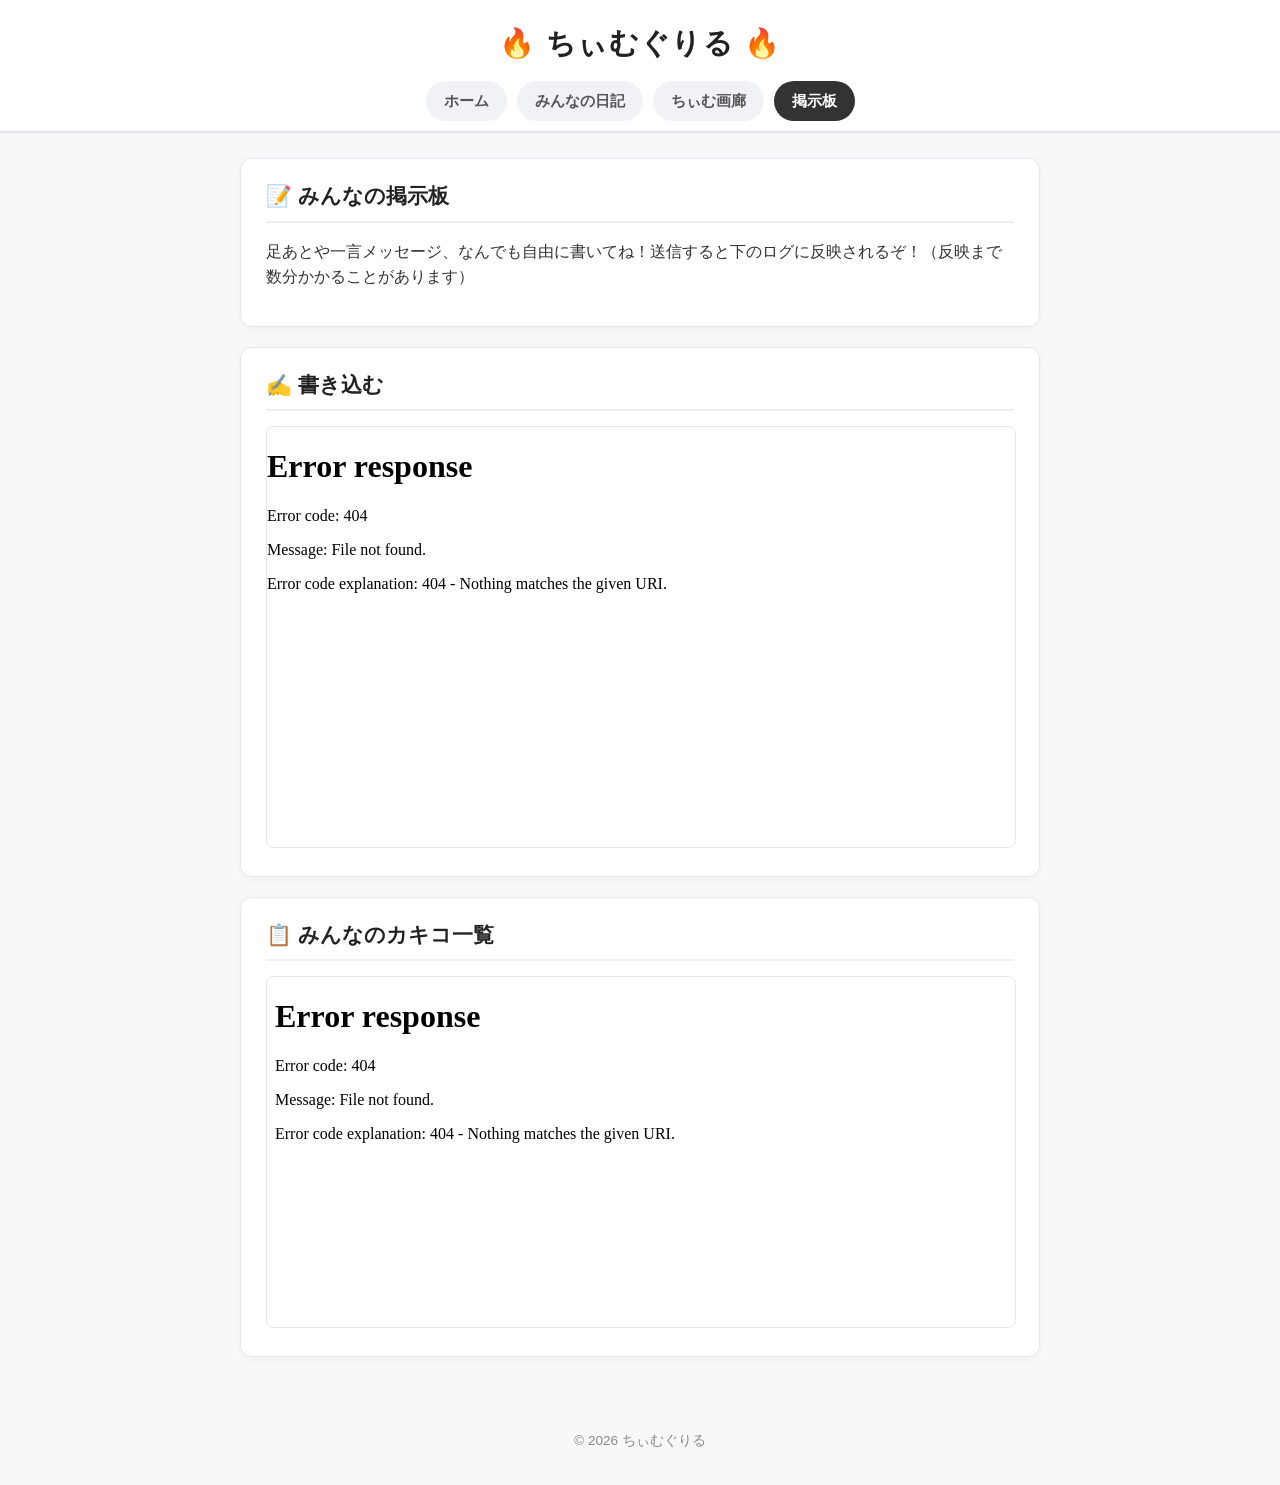
==== bbs.html @ c14e46f9 "Create bbs.html" ====
<!DOCTYPE html>
<html lang="ja">
<head>
  <meta charset="UTF-8">
  <title>カキコ帳 | ちぃむぐりる</title>
  <link rel="stylesheet" href="style.css">
</head>
<body>
  <header>
    <h1 class="site-title">🔥 ちぃむぐりる 🔥</h1>
    <nav>
      <ul>
        <li><a href="index.html">ホーム</a></li>
        <li><a href="blog.html">みんなの日記</a></li>
        <li><a href="gallery.html">ちぃむ画廊</a></li>
        <li><a href="bbs.html" class="active">掲示板</a></li>
      </ul>
    </nav>
  </header>

  <main>
    <section class="card">
      <h2>📝 みんなの掲示板</h2>
      <p>足あとや一言メッセージ、なんでも自由に書いてね！送信すると下のログに反映されるぞ！（反映まで数分かかることがあります）</p>
    </section>

    <!-- 1. 投稿用Googleフォーム -->
    <section class="card">
      <h2>✍️ 書き込む</h2>
      <iframe src="ここにGoogleフォームの埋め込みURL" width="100%" height="420" frameborder="0" marginheight="0" marginwidth="0" style="border: 1px solid #e5e8ed; border-radius: 8px;">読み込んでいます…</iframe>
    </section>

    <!-- 2. カキコ一覧（公開スプレッドシート） -->
    <section class="card">
      <h2>📋 みんなのカキコ一覧</h2>
      <iframe src="ここにスプレッドシートのウェブ公開埋め込みURL" width="100%" height="350" style="border: 1px solid #e5e8ed; border-radius: 8px;"></iframe>
    </section>
  </main>

  <footer>
    <p>&copy; 2026 ちぃむぐりる</p>
  </footer>
</body>
</html>
---- style.css ----
/* 全体の基本設定（白＆ライトグレー基調） */
body {
  font-family: "Hiragino Kaku Gothic ProN", "Meiryo", sans-serif;
  background-color: #f7f8fa;
  color: #333333;
  margin: 0;
  padding: 0;
  line-height: 1.6;
}

/* ヘッダー（真っ白＋下の薄い境界線） */
header {
  background-color: #ffffff;
  border-bottom: 2px solid #e2e6ec;
  padding: 20px 15px 10px;
  text-align: center;
}

.site-title {
  margin: 0 0 15px;
  font-size: 1.8em;
  color: #222222;
  letter-spacing: 0.05em;
}

/* ナビゲーションメニュー */
nav ul {
  list-style: none;
  padding: 0;
  margin: 0;
  display: flex;
  justify-content: center;
  flex-wrap: wrap;
  gap: 10px;
}

nav a {
  display: inline-block;
  text-decoration: none;
  color: #555555;
  background-color: #f0f2f5;
  padding: 8px 18px;
  border-radius: 20px;
  font-weight: bold;
  font-size: 0.95em;
  transition: all 0.2s;
}

nav a:hover {
  background-color: #e2e6ec;
  color: #111111;
}

/* 現在開いているページのボタン */
nav a.active {
  background-color: #333333;
  color: #ffffff;
}

/* メインコンテンツエリア */
main {
  max-width: 800px;
  margin: 25px auto;
  padding: 0 15px;
}

/* 白いカード枠 */
.card {
  background-color: #ffffff;
  border: 1px solid #e5e8ed;
  border-radius: 12px;
  padding: 20px 25px;
  margin-bottom: 20px;
  box-shadow: 0 2px 8px rgba(0, 0, 0, 0.04);
}

.card h2 {
  margin-top: 0;
  font-size: 1.3em;
  color: #222222;
  border-bottom: 2px solid #eeeeee;
  padding-bottom: 8px;
  margin-bottom: 15px;
}

/* フッター */
footer {
  text-align: center;
  padding: 20px;
  color: #888888;
  font-size: 0.85em;
  margin-top: 40px;
}

/* クリック拡大できる画像（画廊用） */
.zoomable-img {
  cursor: zoom-in;
  border-radius: 8px;
  border: 1px solid #dddddd;
  transition: transform 0.2s, box-shadow 0.2s;
}

.zoomable-img:hover {
  transform: scale(1.01);
  box-shadow: 0 4px 12px rgba(0, 0, 0, 0.1);
}

/* 画像拡大モーダル背景 */
#image-modal {
  display: none;
  position: fixed;
  z-index: 1000;
  left: 0;
  top: 0;
  width: 100%;
  height: 100%;
  background-color: rgba(0, 0, 0, 0.85);
  justify-content: center;
  align-items: center;
  cursor: zoom-out;
}

#modal-img {
  max-width: 90%;
  max-height: 90%;
  border-radius: 8px;
  box-shadow: 0 0 20px rgba(255, 255, 255, 0.2);
}
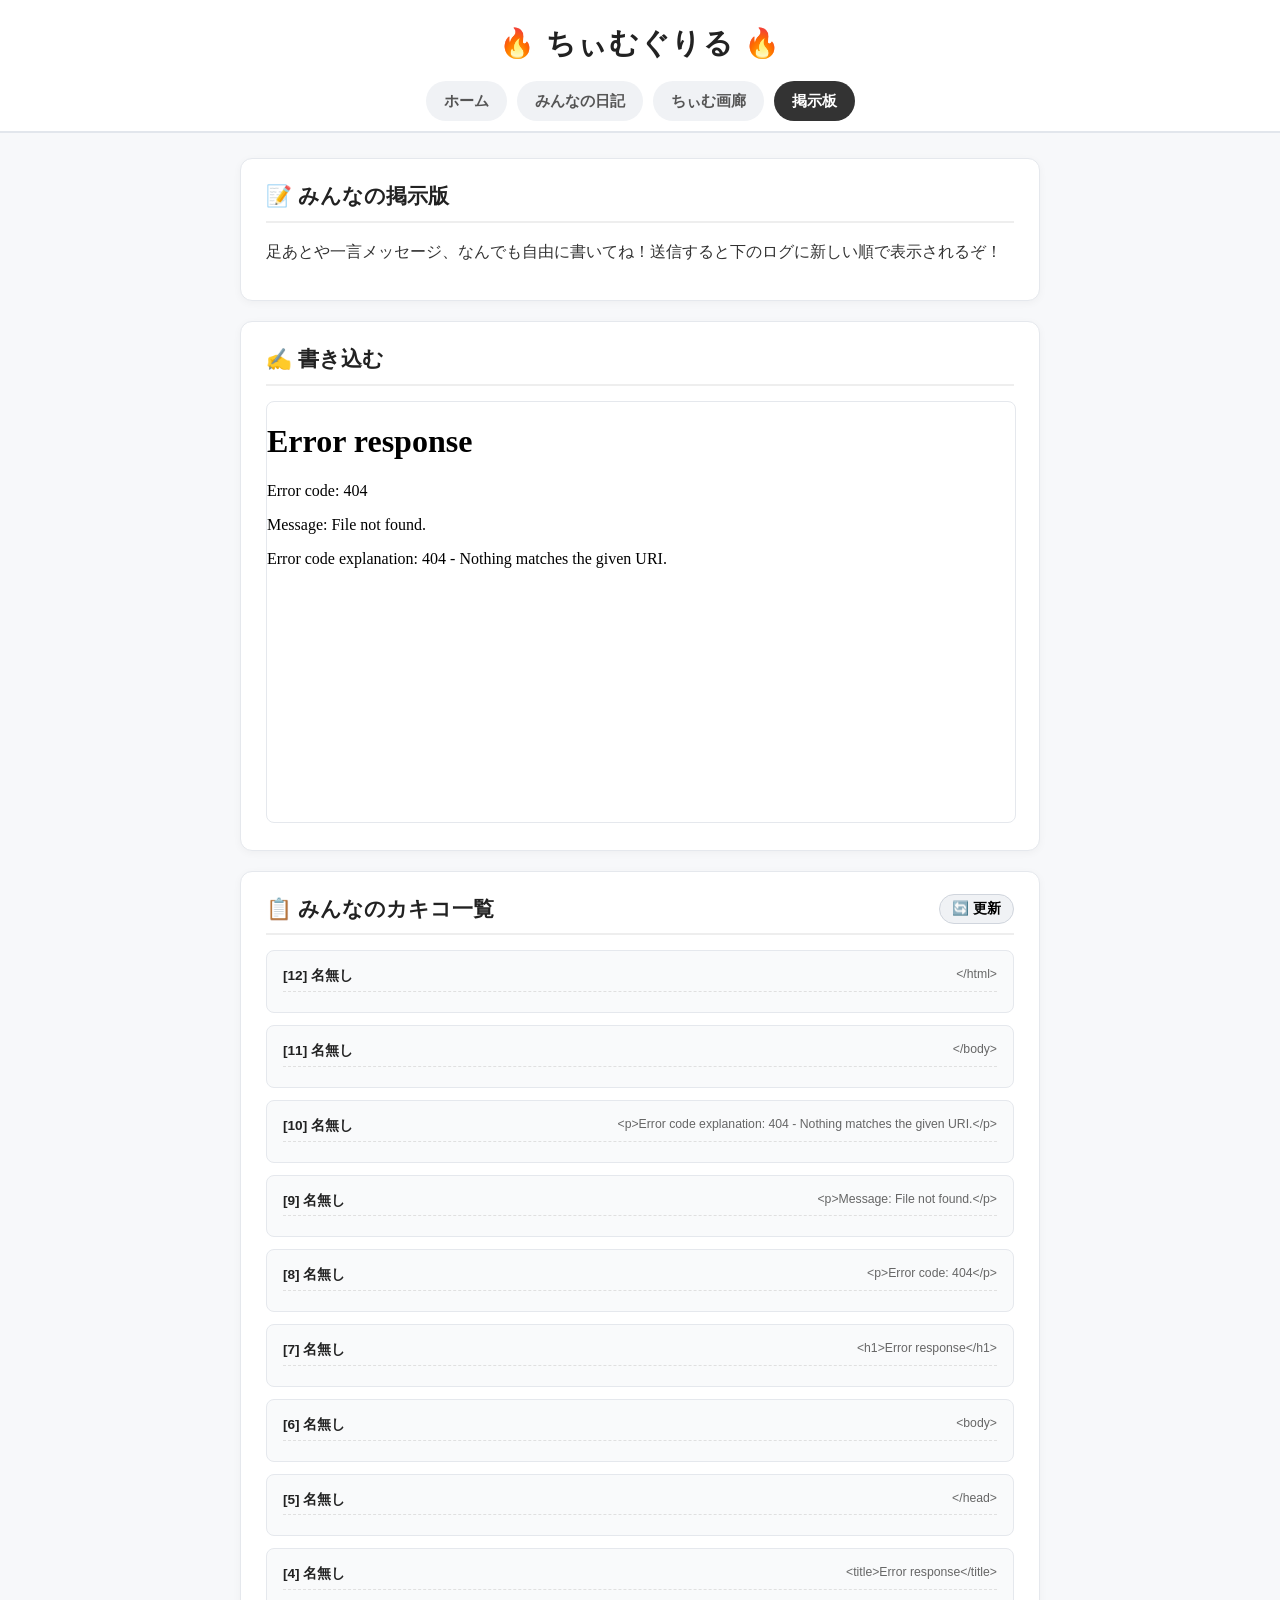
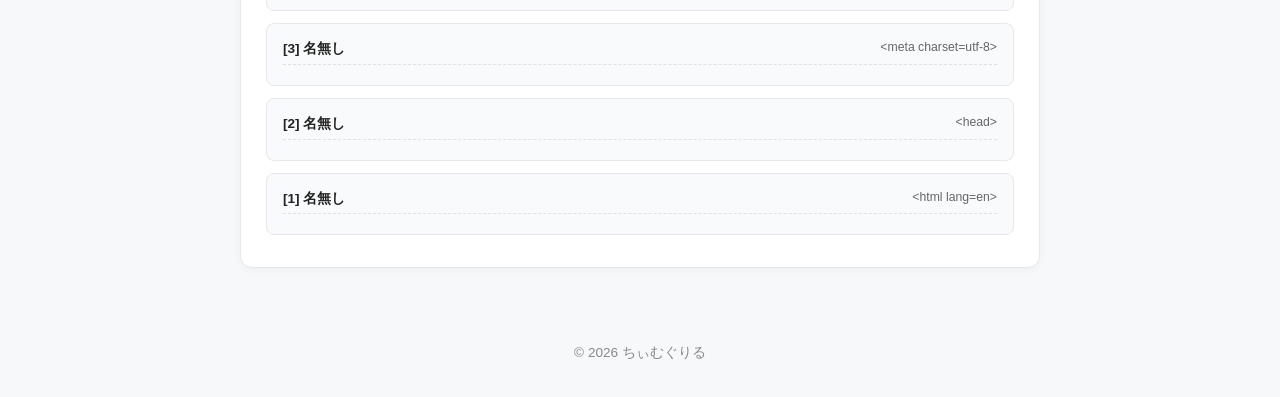
==== commit a5acb49c: "Update bbs.html" ====
--- a/bbs.html
+++ b/bbs.html
@@ -2,7 +2,7 @@
 <html lang="ja">
 <head>
   <meta charset="UTF-8">
-  <title>カキコ帳 | ちぃむぐりる</title>
+  <title>掲示板 | ちぃむぐりる</title>
   <link rel="stylesheet" href="style.css">
 </head>
 <body>
@@ -20,8 +20,8 @@
 
   <main>
     <section class="card">
-      <h2>📝 みんなの掲示板</h2>
-      <p>足あとや一言メッセージ、なんでも自由に書いてね！送信すると下のログに反映されるぞ！（反映まで数分かかることがあります）</p>
+      <h2>📝 みんなの掲示版</h2>
+      <p>足あとや一言メッセージ、なんでも自由に書いてね！送信すると下のログに新しい順で表示されるぞ！</p>
     </section>
 
     <!-- 1. 投稿用Googleフォーム -->
@@ -30,15 +30,104 @@
       <iframe src="ここにGoogleフォームの埋め込みURL" width="100%" height="420" frameborder="0" marginheight="0" marginwidth="0" style="border: 1px solid #e5e8ed; border-radius: 8px;">読み込んでいます…</iframe>
     </section>
 
-    <!-- 2. カキコ一覧（公開スプレッドシート） -->
+    <!-- 2. JavaScriptで自動生成されるカキコ一覧エリア -->
     <section class="card">
-      <h2>📋 みんなのカキコ一覧</h2>
-      <iframe src="ここにスプレッドシートのウェブ公開埋め込みURL" width="100%" height="350" style="border: 1px solid #e5e8ed; border-radius: 8px;"></iframe>
+      <div style="display: flex; justify-content: space-between; align-items: center; border-bottom: 2px solid #eeeeee; padding-bottom: 8px; margin-bottom: 15px;">
+        <h2 style="border: none; margin: 0; padding: 0;">📋 みんなのカキコ一覧</h2>
+        <button onclick="loadKakiko()" style="background-color: #f0f2f5; border: 1px solid #d0d5dd; border-radius: 15px; padding: 5px 12px; cursor: pointer; font-weight: bold; font-size: 0.85em;">🔄 更新</button>
+      </div>
+      
+      <!-- ここにJavaScriptが書き込みカードを自動生成する！ -->
+      <div id="bbs-list">
+        <p style="color: #888; text-align: center;">カキコを読み込み中...</p>
+      </div>
     </section>
   </main>
 
   <footer>
     <p>&copy; 2026 ちぃむぐりる</p>
   </footer>
+
+  <!-- ⚡ スプレッドシートのデータを掲示板デザインに変換するJavaScript -->
+  <script>
+    // ▼ ここに「カンマ区切り値（.csv）」の公開URLを貼る！ ▼
+    const CSV_URL = "ここにスプレッドシートのCSV公開URL";
+
+    async function loadKakiko() {
+      const listArea = document.getElementById("bbs-list");
+      listArea.innerHTML = '<p style="color: #888; text-align: center;">読み込み中...</p>';
+
+      try {
+        // キャッシュ対策で後ろに現在時刻をつけて最新データを取得
+        const response = await fetch(CSV_URL + "&t=" + new Date().getTime());
+        const csvText = await response.text();
+        
+        // CSVを1行ずつ分解（改行を含むメッセージにも対応）
+        const rows = parseCSV(csvText);
+        
+        // 1行目（見出し）を除き、新しい投稿が一番上に来るように逆順にする
+        const posts = rows.slice(1).reverse();
+
+        if (posts.length === 0) {
+          listArea.innerHTML = '<p style="color: #888; text-align: center;">まだカキコがありません。一番乗りしよう！</p>';
+          return;
+        }
+
+        listArea.innerHTML = ""; // 表示エリアをリセット
+
+        posts.forEach((cols, index) => {
+          const time = cols[0] || "";       // 1列目：タイムスタンプ
+          const name = cols[1] || "名無し"; // 2列目：お名前
+          const msg  = cols[2] || "";       // 3列目：メッセージ
+          const postNum = posts.length - index; // 投稿番号
+
+          // 1件ごとのカキコ枠を作成
+          const item = document.createElement("div");
+          item.style.cssText = "background-color: #f9fafb; border: 1px solid #e5e8ed; border-radius: 8px; padding: 14px 16px; margin-bottom: 12px;";
+          
+          // HTMLタグ無効化（安全対策）＋改行反映
+          const safeName = escapeHTML(name);
+          const safeMsg = escapeHTML(msg).replace(/\n/g, "<br>");
+
+          item.innerHTML = `
+            <div style="font-size: 0.85em; color: #666; margin-bottom: 6px; border-bottom: 1px dashed #e0e0e0; padding-bottom: 4px;">
+              <strong style="color: #222;">[${postNum}] ${safeName}</strong>
+              <span style="float: right; font-size: 0.9em;">${escapeHTML(time)}</span>
+            </div>
+            <div style="color: #333; line-height: 1.5; word-break: break-word;">${safeMsg}</div>
+          `;
+          listArea.appendChild(item);
+        });
+      } catch (e) {
+        listArea.innerHTML = '<p style="color: #d9534f; text-align: center;">読み込みに失敗しました。CSV公開URLを確認してね！</p>';
+      }
+    }
+
+    // 改行入りCSVを正しくパースする関数
+    function parseCSV(text) {
+      const result = [];
+      let row = [], col = "", inQuotes = false;
+      for (let i = 0; i < text.length; i++) {
+        const c = text[i], next = text[i + 1];
+        if (c === '"' && inQuotes && next === '"') { col += '"'; i++; }
+        else if (c === '"') { inQuotes = !inQuotes; }
+        else if (c === ',' && !inQuotes) { row.push(col); col = ""; }
+        else if ((c === '\r' || c === '\n') && !inQuotes) {
+          if (c === '\r' && next === '\n') i++;
+          row.push(col); result.push(row); row = []; col = "";
+        } else { col += c; }
+      }
+      if (col || row.length) { row.push(col); result.push(row); }
+      return result;
+    }
+
+    // XSS対策（変なHTMLタグを無害化）
+    function escapeHTML(str) {
+      return str.replace(/[&<>"']/g, m => ({ '&': '&amp;', '<': '&lt;', '>': '&gt;', '"': '&quot;', "'": '&#39;' }[m]));
+    }
+
+    // ページを開いたら自動で読み込む
+    loadKakiko();
+  </script>
 </body>
 </html>
